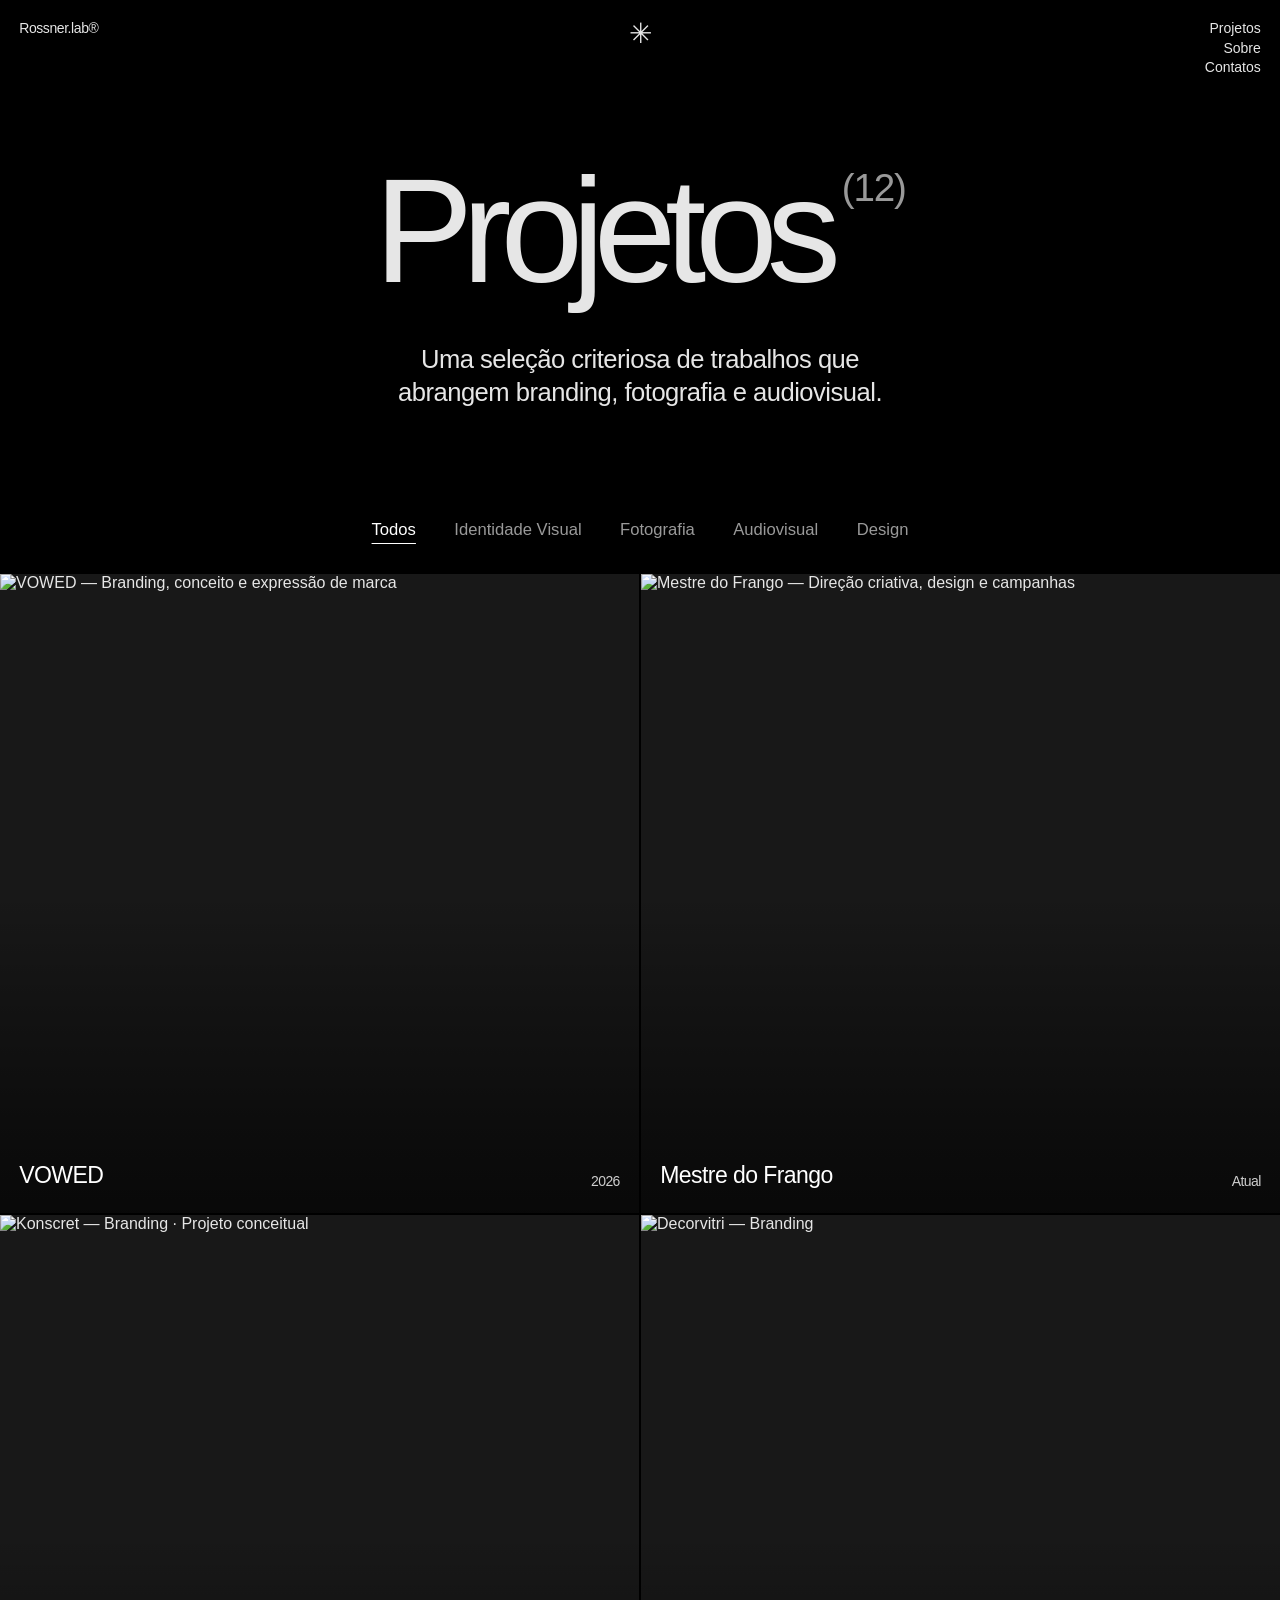
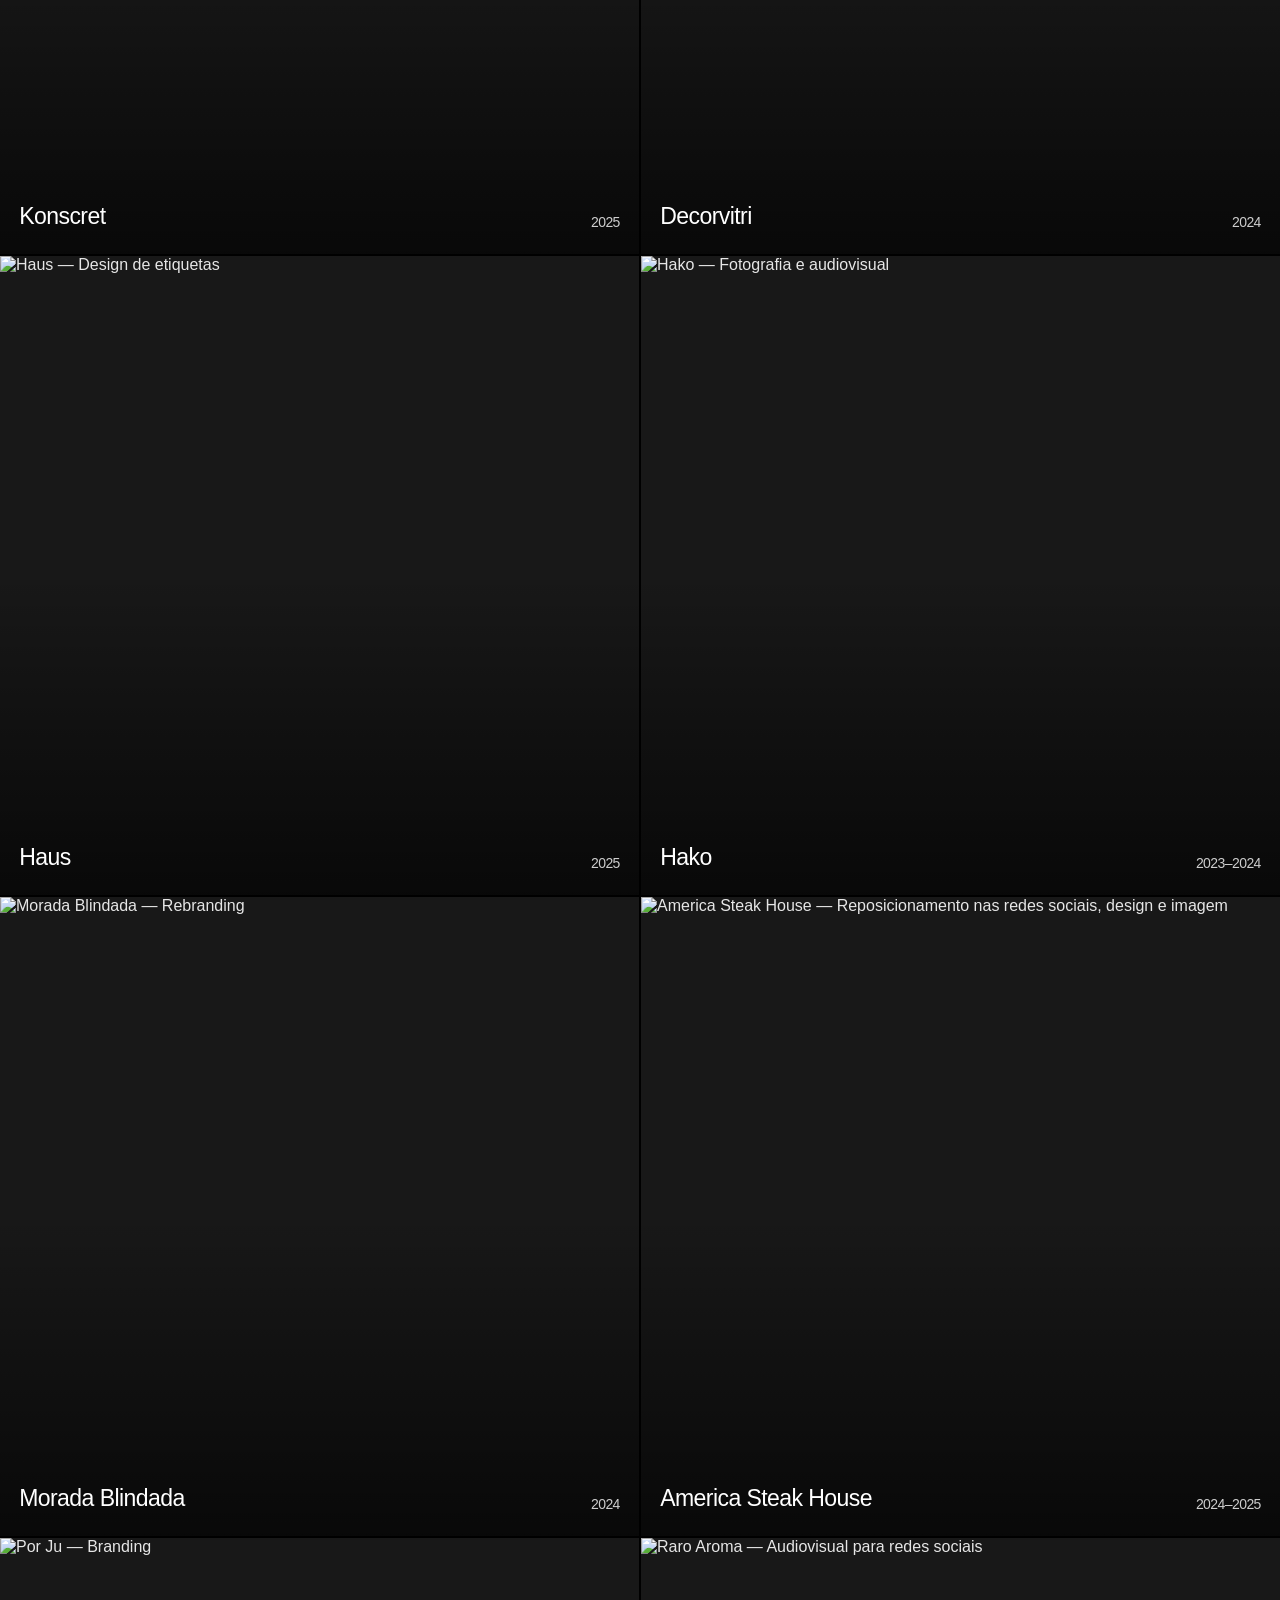
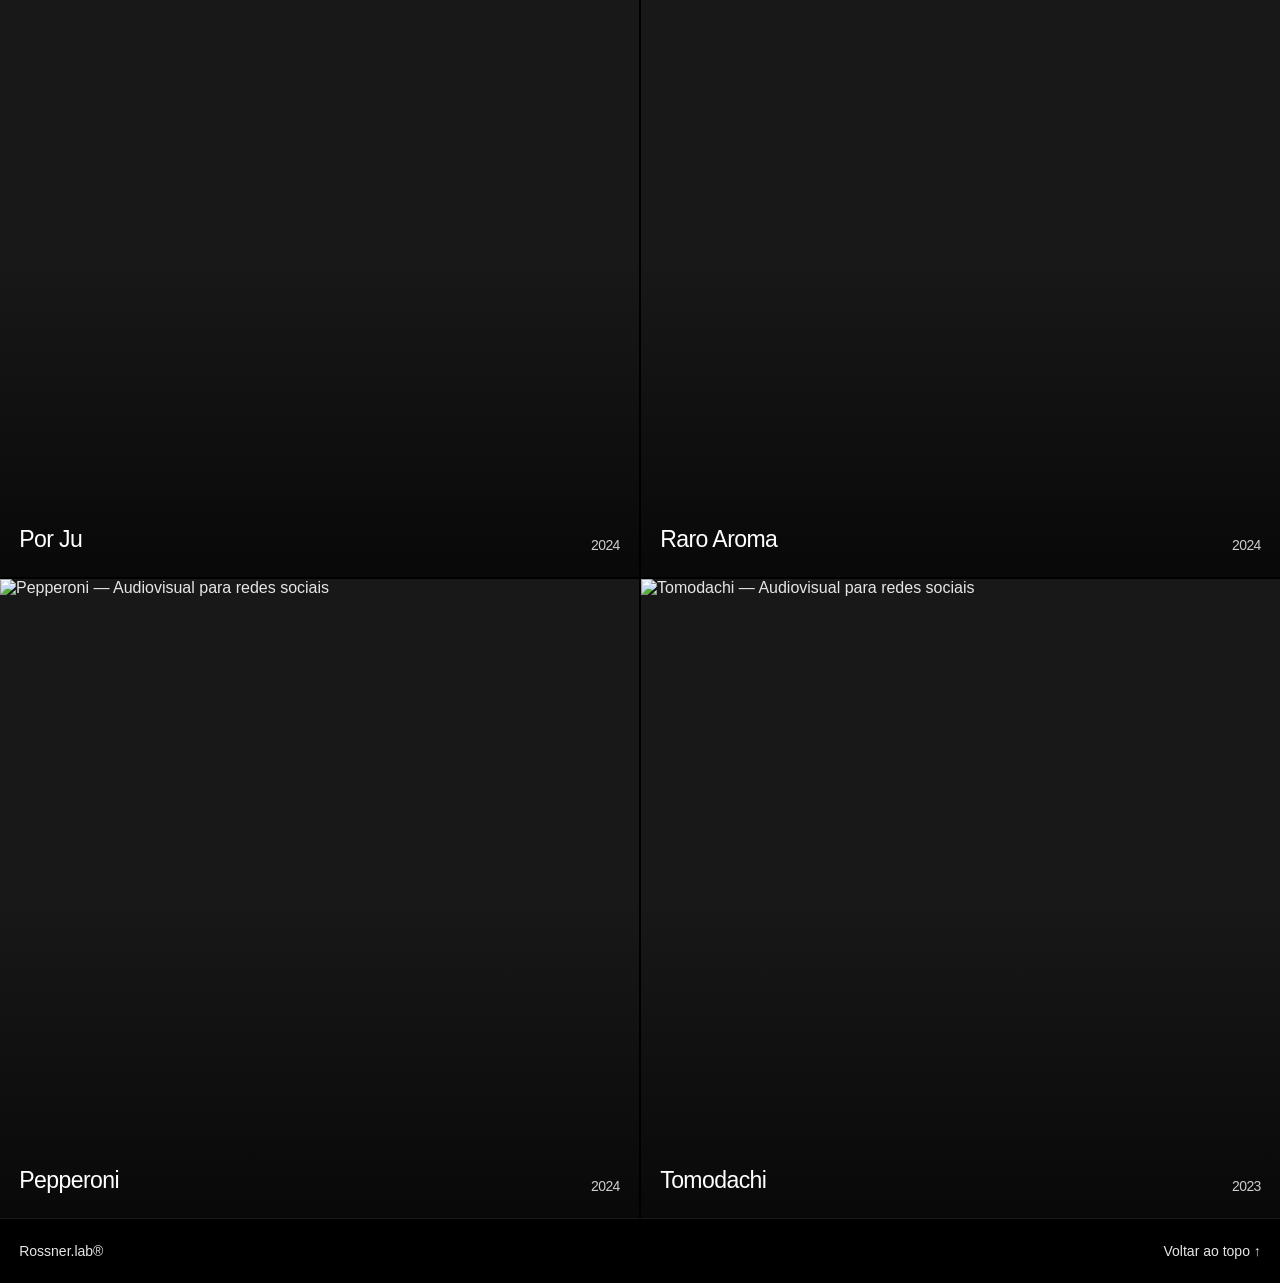
==== projetos.html @ 7d785ae7 "Add files via upload" ====
<!doctype html><html lang="pt-BR"><head><meta charset="utf-8"><meta name="viewport" content="width=device-width,initial-scale=1"><meta name="color-scheme" content="dark"><title>Projetos — Rossner.lab®</title><meta name="description" content="Uma seleção de trabalhos de branding, fotografia, audiovisual e design."><link rel="icon" type="image/svg+xml" href="data:image/svg+xml,%3Csvg xmlns='http://www.w3.org/2000/svg' viewBox='0 0 32 32'%3E%3Crect width='32' height='32'/%3E%3Ctext x='5' y='25' font-family='Arial' font-size='26' fill='%23e6e6e6'%3ER%3C/text%3E%3C/svg%3E"><link rel="stylesheet" href="styles.css"><link rel="stylesheet" href="portfolio.css"><link rel="stylesheet" href="motion.css"><script src="app.js" defer></script><script src="motion.js" defer></script></head><body class="projects-page"><a class="skip-link" href="#conteudo">Pular para o conteúdo</a><header class="header " id="inicio"><a class="brand" href="index.html" aria-label="Rossner.lab — início">Rossner.lab®</a><span class="asterisk" aria-hidden="true">✳</span><nav aria-label="Navegação principal"><a href="projetos.html" aria-current="page">Projetos</a><a href="index.html#sobre">Sobre</a><a href="#contatos" data-contact>Contatos</a></nav></header><main id="conteudo"><section class="projects-intro"><h1>Projetos<sup id="project-count">(12)</sup></h1><p>Uma seleção criteriosa de trabalhos que<br> abrangem branding, fotografia e audiovisual.</p></section><div class="filter-wrap"><div class="project-filters" role="group" aria-label="Filtrar projetos por serviço"><button type="button" data-filter="todos" aria-pressed="true">Todos</button><button type="button" data-filter="identidade-visual" aria-pressed="false">Identidade Visual</button><button type="button" data-filter="fotografia" aria-pressed="false">Fotografia</button><button type="button" data-filter="audiovisual" aria-pressed="false">Audiovisual</button><button type="button" data-filter="design" aria-pressed="false">Design</button></div><span class="sr-only" id="filter-status" role="status" aria-live="polite">12 projetos</span></div><section class="project-grid" aria-label="Projetos selecionados"><a class="project-card" data-categories="identidade-visual design fotografia" href="projetos/vowed.html" aria-label="Ver projeto VOWED"><img src="media/vowed/capa.webp" width="1000" height="1000" alt="VOWED — Branding, conceito e expressão de marca" loading="eager" decoding="async"><div class="card-caption"><span>VOWED</span><span class="card-year">2026</span></div><span class="card-open" aria-hidden="true">↗</span></a><a class="project-card" data-categories="design fotografia" href="projetos/mestre-do-frango.html" aria-label="Ver projeto Mestre do Frango"><img src="media/mestre-do-frango/capa.webp" width="1000" height="1000" alt="Mestre do Frango — Direção criativa, design e campanhas" loading="eager" decoding="async"><div class="card-caption"><span>Mestre do Frango</span><span class="card-year">Atual</span></div><span class="card-open" aria-hidden="true">↗</span></a><a class="project-card" data-categories="identidade-visual" href="projetos/konscret.html" aria-label="Ver projeto Konscret"><img src="media/konscret/capa.webp" width="1000" height="1000" alt="Konscret — Branding · Projeto conceitual" loading="lazy" decoding="async"><div class="card-caption"><span>Konscret</span><span class="card-year">2025</span></div><span class="card-open" aria-hidden="true">↗</span></a><a class="project-card" data-categories="identidade-visual" href="projetos/decorvitri.html" aria-label="Ver projeto Decorvitri"><img src="media/decorvitri/capa.webp" width="1000" height="1000" alt="Decorvitri — Branding" loading="lazy" decoding="async"><div class="card-caption"><span>Decorvitri</span><span class="card-year">2024</span></div><span class="card-open" aria-hidden="true">↗</span></a><a class="project-card" data-categories="design" href="projetos/haus.html" aria-label="Ver projeto Haus"><img src="media/haus/capa.webp" width="1000" height="1000" alt="Haus — Design de etiquetas" loading="lazy" decoding="async"><div class="card-caption"><span>Haus</span><span class="card-year">2025</span></div><span class="card-open" aria-hidden="true">↗</span></a><a class="project-card" data-categories="fotografia audiovisual" href="projetos/hako.html" aria-label="Ver projeto Hako"><img src="media/hako/capa.webp" width="1000" height="1000" alt="Hako — Fotografia e audiovisual" loading="lazy" decoding="async"><div class="card-caption"><span>Hako</span><span class="card-year">2023–2024</span></div><span class="card-open" aria-hidden="true">↗</span></a><a class="project-card" data-categories="identidade-visual" href="projetos/morada-blindada.html" aria-label="Ver projeto Morada Blindada"><img src="media/morada-blindada/capa.webp" width="1000" height="1000" alt="Morada Blindada — Rebranding" loading="lazy" decoding="async"><div class="card-caption"><span>Morada Blindada</span><span class="card-year">2024</span></div><span class="card-open" aria-hidden="true">↗</span></a><a class="project-card" data-categories="fotografia audiovisual design" href="projetos/america-steak-house.html" aria-label="Ver projeto America Steak House"><img src="media/america-steak-house/capa.webp" width="1000" height="1000" alt="America Steak House — Reposicionamento nas redes sociais, design e imagem" loading="lazy" decoding="async"><div class="card-caption"><span>America Steak House</span><span class="card-year">2024–2025</span></div><span class="card-open" aria-hidden="true">↗</span></a><a class="project-card" data-categories="identidade-visual" href="projetos/por-ju.html" aria-label="Ver projeto Por Ju"><img src="media/por-ju/capa.webp" width="1000" height="1000" alt="Por Ju — Branding" loading="lazy" decoding="async"><div class="card-caption"><span>Por Ju</span><span class="card-year">2024</span></div><span class="card-open" aria-hidden="true">↗</span></a><a class="project-card" data-categories="audiovisual" href="projetos/raro-aroma.html" aria-label="Ver projeto Raro Aroma"><img src="media/raro-aroma/capa.webp" width="1000" height="1000" alt="Raro Aroma — Audiovisual para redes sociais" loading="lazy" decoding="async"><div class="card-caption"><span>Raro Aroma</span><span class="card-year">2024</span></div><span class="card-open" aria-hidden="true">↗</span></a><a class="project-card" data-categories="audiovisual" href="projetos/pepperoni.html" aria-label="Ver projeto Pepperoni"><img src="media/pepperoni/capa.webp" width="1000" height="1000" alt="Pepperoni — Audiovisual para redes sociais" loading="lazy" decoding="async"><div class="card-caption"><span>Pepperoni</span><span class="card-year">2024</span></div><span class="card-open" aria-hidden="true">↗</span></a><a class="project-card" data-categories="audiovisual" href="projetos/tomodachi.html" aria-label="Ver projeto Tomodachi"><img src="media/tomodachi/capa.webp" width="1000" height="1000" alt="Tomodachi — Audiovisual para redes sociais" loading="lazy" decoding="async"><div class="card-caption"><span>Tomodachi</span><span class="card-year">2023</span></div><span class="card-open" aria-hidden="true">↗</span></a></section></main><footer><a href="index.html">Rossner.lab®</a><a href="#inicio">Voltar ao topo ↑</a></footer><dialog id="contact-dialog" aria-labelledby="contact-title"><button class="close-dialog" type="button" aria-label="Fechar">×</button><p class="dialog-eyebrow">Rossner.lab®</p><h2 id="contact-title">Contatos</h2><p>Informações de contato em breve.</p><button class="back-button" type="button">Voltar</button></dialog></body></html>
---- styles.css ----
:root{color-scheme:dark;--bg:#000;--ink:#e6e6e6;--muted:#999;--line:#191919;--gutter:clamp(16px,1.5vw,32px)}
*{box-sizing:border-box}
html{scroll-behavior:smooth;scroll-padding-top:32px}
body{margin:0;background:var(--bg);color:var(--ink);font-family:Arial,Helvetica,sans-serif;font-size:16px;-webkit-font-smoothing:antialiased}
a{color:inherit;text-decoration:none}
button{font:inherit;color:inherit;cursor:pointer}
a,button,summary{-webkit-tap-highlight-color:transparent}
a:focus-visible,button:focus-visible,summary:focus-visible{outline:2px solid currentColor;outline-offset:6px}
::selection{background:#e6e6e6;color:#000}
.skip-link{position:fixed;top:12px;left:12px;z-index:20;padding:12px;background:var(--ink);color:#000;transform:translateY(-160%)}
.skip-link:focus{transform:translateY(0)}
.header{position:relative;display:flex;justify-content:space-between;align-items:flex-start;padding:20px var(--gutter);font-size:14px;line-height:1.25}
.brand{letter-spacing:-.03em}
.asterisk{position:absolute;left:50%;transform:translateX(-50%);font-size:28px;line-height:1}
.header nav{display:flex;flex-direction:column;text-align:right;gap:2px}
.header nav a:hover,footer a:hover{color:var(--muted)}
.hero{min-height:calc(100svh - 98px);max-height:1000px;display:flex;flex-direction:column;padding:0 var(--gutter) 24px}
.hero h1{font-size:18.5vw;line-height:1.04;letter-spacing:-.085em;font-weight:400;margin:12px 0 22px;white-space:nowrap;align-self:center}
.registered{display:inline-block;font-size:.67em;letter-spacing:-.1em;vertical-align:top;line-height:1.23;margin-left:.035em}
.hero-description{font-size:clamp(18px,2.35vw,34px);line-height:1.25;letter-spacing:-.025em;text-align:center;margin:0 auto;max-width:760px}
.text-link{font-size:clamp(16px,1.4vw,22px);display:inline-block;transition:opacity .2s}
.text-link:hover{opacity:.65}
.hero-link{margin-top:auto;align-self:flex-end;padding-top:64px}
.about{display:grid;grid-template-columns:1fr 1fr;gap:0;padding:clamp(110px,15vw,220px) var(--gutter) clamp(100px,13vw,190px)}
.about-intro{max-width:360px;padding-right:36px;color:var(--muted);font-size:clamp(14px,1.2vw,18px);line-height:1.4;margin:0}
.philosophy{margin:0;max-width:690px;font-size:clamp(20px,2.4vw,36px);line-height:1.25;letter-spacing:-.02em}
h2{font-weight:400;letter-spacing:-.05em}
.services h2{margin:0 0 58px 50%;font-size:clamp(40px,6.2vw,88px);line-height:1}
.services-list{list-style:none;margin:0;padding:0}
.services-list li{border-top:1px solid #111}
.services-list li:last-child{border-bottom:1px solid #111}
.services-list a{display:grid;grid-template-columns:1fr 1fr 30px;align-items:center;padding:clamp(28px,4vw,58px) var(--gutter);transition:background .2s}
.services-list a:hover{background:#111}
.service-number{font-size:14px;color:var(--muted)}
.services-list a>span:nth-child(2){font-size:clamp(26px,3.6vw,50px);line-height:1.15;letter-spacing:-.035em}
.arrow{text-align:right;color:var(--muted);transition:transform .2s}
.services-list a:hover .arrow{transform:translateX(4px);color:var(--ink)}
.all-projects{text-align:right;padding:38px var(--gutter) 90px}
.experience{display:grid;grid-template-columns:repeat(2,minmax(0,1fr));margin:0 var(--gutter)}
.stat{aspect-ratio:1.07;position:relative;display:flex;align-items:flex-end;justify-content:flex-end;padding:clamp(26px,5vw,76px);background:#080808}
.stat-highlight{background:#191919}
.stat-light{background:#e6e6e6;color:#000}
.stat-link{position:absolute;top:20px;left:20px;font-size:14px}
.stat-link:hover{text-decoration:underline;text-underline-offset:4px}
.stat-content{text-align:right}
.stat-number{font-size:clamp(70px,10.4vw,156px);font-weight:400;line-height:1;letter-spacing:-.065em;margin:0 0 24px}
.stat-description{font-size:clamp(14px,1.5vw,22px);line-height:1.3;letter-spacing:-.01em;margin:0}
.faq{display:grid;grid-template-columns:1fr 2fr;gap:20px;padding:clamp(100px,14vw,220px) var(--gutter) clamp(100px,10vw,160px)}
.faq h2{font-size:clamp(60px,6.5vw,100px);line-height:.9;margin:0}
.faq details{padding-bottom:clamp(32px,4.2vw,64px)}
.faq summary{position:relative;padding-right:54px;list-style:none;cursor:pointer;font-size:clamp(20px,2.15vw,32px);line-height:1.25;letter-spacing:-.015em}
.faq summary::-webkit-details-marker{display:none}
.faq details[open] summary{color:var(--muted)}
.faq p{max-width:680px;width:75%;font-size:clamp(18px,1.83vw,28px);line-height:1.3;margin:16px 0 0}
.toggle{position:absolute;right:10px;top:.3em;width:18px;height:18px}
.toggle:before,.toggle:after{content:"";position:absolute;background:currentColor}
.toggle:before{left:0;right:0;top:8px;height:1px}
.toggle:after{top:0;bottom:0;left:8px;width:1px;transition:transform .2s}
details[open] .toggle:after{transform:rotate(90deg)}
footer{border-top:1px solid var(--line);padding:24px var(--gutter);display:flex;justify-content:space-between;gap:20px;font-size:14px}
dialog{background:#111;color:var(--ink);border:1px solid #333;width:min(760px,calc(100% - 32px));padding:clamp(28px,5vw,64px);max-height:85svh}
dialog::backdrop{background:rgb(0 0 0 / .85);backdrop-filter:blur(8px)}
dialog h2{font-size:clamp(34px,5vw,64px);margin:40px 0 20px;line-height:1.05}
dialog p{font-size:18px;line-height:1.4;color:#aaa}
dialog .dialog-eyebrow{font-size:14px;padding-right:32px}
.close-dialog{position:absolute;top:14px;right:18px;background:none;border:0;font-size:32px;width:44px;height:44px}
.back-button{padding:14px 0;background:none;border:0;border-bottom:1px solid #888;margin-top:32px;font-size:16px}
body:has(dialog[open]){overflow:hidden}
@media(min-width:1600px){main,.header,footer{max-width:1920px;margin-left:auto;margin-right:auto}.hero h1{font-size:min(18.5vw,355px)}}
@media(max-width:700px){
 .header{padding-top:18px}.hero{min-height:72svh;max-height:none;padding-top:28px}.hero h1{font-size:18vw;margin-bottom:24px}.hero-description{max-width:360px;font-size:18px}.hero-link{padding-top:80px}
 .about{grid-template-columns:1fr;gap:48px;padding-top:100px;padding-bottom:90px}.about-intro{max-width:310px;padding:0}.philosophy{max-width:490px;font-size:25px}
 .services h2{margin-left:var(--gutter);margin-bottom:34px}.services-list a{grid-template-columns:50px 1fr 20px;padding-block:28px}.services-list a>span:nth-child(2){font-size:28px}.all-projects{padding-top:28px;padding-bottom:70px}
 .stat{min-height:260px;aspect-ratio:auto;padding:52px 20px 26px}.stat-number{font-size:64px;margin-bottom:18px}.stat-description{font-size:14px}.stat-link{top:14px;left:14px}.desktop-break{display:none}
 .faq{grid-template-columns:1fr;padding-top:100px;gap:50px}.faq h2{font-size:64px}.faq summary{font-size:21px;padding-right:34px}.faq p{font-size:18px;width:100%;padding-right:22px}.faq details{padding-bottom:34px}.toggle{right:2px}
}
@media(max-width:380px){.experience{grid-template-columns:1fr}.stat{min-height:300px}.stat-number{font-size:84px}.stat-description{font-size:16px}.hero-description{font-size:17px}}
@media(prefers-reduced-motion:reduce){html{scroll-behavior:auto}*,*:before,*:after{transition:none!important}}
---- portfolio.css ----
/* Galeria e estudos de caso — Rossner.lab */
.sr-only{position:absolute;width:1px;height:1px;padding:0;margin:-1px;overflow:hidden;clip:rect(0,0,0,0);white-space:nowrap;border:0}
[hidden]{display:none!important}
.projects-intro{text-align:center;padding:60px var(--gutter) 76px}
.projects-intro h1{font-weight:400;font-size:clamp(64px,11.6vw,172px);line-height:1;letter-spacing:-.075em;margin:0 0 38px;display:inline-flex;align-items:flex-start}
.projects-intro sup{font-size:.26em;color:#999;letter-spacing:-.03em;font-weight:400;margin:8px 0 0 12px;line-height:1.2}
.projects-intro p{font-size:clamp(18px,2vw,28px);line-height:1.3;margin:0 auto;max-width:650px;letter-spacing:-.02em}
.filter-wrap{position:sticky;top:0;z-index:5;background:rgba(0,0,0,.95);backdrop-filter:blur(12px)}
.project-filters{display:flex;justify-content:center;gap:clamp(18px,3vw,50px);padding:24px var(--gutter);flex-wrap:wrap}
.project-filters button{border:0;background:transparent;color:#999;font-size:clamp(14px,1.3vw,18px);padding:10px 0;transition:color .2s;white-space:nowrap}
.project-filters button:hover,.project-filters button[aria-pressed=true]{color:#fff}
.project-filters button[aria-pressed=true]{text-decoration:underline;text-underline-offset:8px;text-decoration-thickness:1px}
.project-grid{display:grid;grid-template-columns:repeat(2,minmax(0,1fr));gap:2px;background:#000}
.project-card{position:relative;display:block;aspect-ratio:1;overflow:hidden;background:#181818;isolation:isolate}
.project-card img{display:block;width:100%;height:100%;object-fit:cover;transition:transform .7s cubic-bezier(.2,.6,.3,1)}
.project-card:after{content:"";position:absolute;inset:50% 0 0;background:linear-gradient(transparent,rgba(0,0,0,.65));pointer-events:none}
.card-caption{position:absolute;z-index:1;bottom:24px;left:var(--gutter);right:var(--gutter);display:flex;align-items:flex-end;gap:20px;justify-content:space-between;font-size:clamp(16px,1.8vw,26px);color:white;letter-spacing:-.025em}
.card-year{font-size:14px;white-space:nowrap;opacity:.8}
.card-open{position:absolute;z-index:1;right:24px;top:24px;font-size:26px;color:#fff;text-shadow:0 1px 12px #000;opacity:0;transform:translate(-6px,6px);transition:opacity .2s,transform .2s}
.project-card:hover img,.project-card:focus-visible img{transform:scale(1.035)}
.project-card:hover .card-open,.project-card:focus-visible .card-open{opacity:1;transform:none}
.project-card:focus-visible{outline-offset:-6px;outline-color:white;z-index:2}
.header-overlay{position:absolute;z-index:3;top:0;left:0;right:0;color:#fff;text-shadow:0 1px 15px #000}
.header-overlay nav a:hover{color:white;text-decoration:underline;text-underline-offset:4px}
.case-hero{position:relative;height:100svh;min-height:540px;max-height:1400px;display:grid;place-items:center;isolation:isolate;overflow:hidden;background:#151515}
.case-cover{position:absolute;inset:0;z-index:-2;width:100%;height:100%;object-fit:cover}
.case-hero:before{content:"";position:absolute;inset:0;z-index:-1;background:linear-gradient(rgba(0,0,0,.28),rgba(0,0,0,.15) 35%,rgba(0,0,0,.36) 80%,rgba(0,0,0,.42))}
.case-hero-title{text-align:center;padding:100px 5vw;color:#fff;text-shadow:0 2px 45px rgba(0,0,0,.18)}
.case-hero h1{font-size:clamp(64px,11vw,180px);font-weight:400;letter-spacing:-.065em;line-height:.98;max-width:1400px;margin:0;text-wrap:balance}
.case-hero-title p{font-size:clamp(22px,2.7vw,42px);margin:42px 0 0;letter-spacing:-.03em}
.case-scroll{position:absolute;bottom:32px;left:50%;font-size:28px;transform:translateX(-50%);padding:12px}
.projects-back{position:fixed;bottom:24px;left:var(--gutter);z-index:9;display:inline-block;padding:14px 20px;border-radius:50px;background:rgba(0,0,0,.7);color:#fff;backdrop-filter:blur(16px);font-size:clamp(16px,1.6vw,24px);border:1px solid rgba(255,255,255,.15)}
.projects-back:hover{background:#e6e6e6;color:black}
.case-info{padding:clamp(70px,10vw,150px) var(--gutter) 0}
.case-statement{font-size:clamp(30px,4vw,64px);line-height:1.1;letter-spacing:-.04em;max-width:1200px;margin:0 0 clamp(60px,7vw,110px);text-wrap:pretty}
.case-facts{display:grid;grid-template-columns:repeat(3,minmax(0,1fr));gap:50px 44px;padding:60px 0;border-top:1px solid #222;border-bottom:1px solid #222;margin:0}
.case-facts dt{font-size:clamp(16px,1.5vw,22px);color:#999;margin-bottom:18px}
.case-facts dd{font-size:clamp(20px,2.2vw,34px);letter-spacing:-.03em;line-height:1.25;margin:0;max-width:460px}
.case-story{display:grid;grid-template-columns:1fr 1fr;gap:8vw;padding:clamp(70px,9vw,150px) var(--gutter)}
.case-story h2{font-size:clamp(28px,3.2vw,50px);line-height:1.12;margin:0 0 28px;letter-spacing:-.04em}
.case-story p{font-size:clamp(18px,1.7vw,26px);line-height:1.45;max-width:730px;color:#a9a9a9;margin:0}
.gallery-heading{display:flex;justify-content:space-between;align-items:baseline;padding:0 var(--gutter) 28px}
.gallery-heading h2{font-size:clamp(30px,3.2vw,48px);margin:0}
.gallery-heading span{color:#999;font-size:14px}
.case-films{padding-bottom:80px}
.film-grid{display:flex;justify-content:center;align-items:flex-start;gap:12px;padding:0 var(--gutter);flex-wrap:wrap}
.film{margin:0;min-width:0}
.film-landscape{flex:1 1 100%}
.film-portrait{flex:0 1 440px;width:calc(50% - 6px)}
.film video{display:block;background:#111;width:100%;height:auto;max-height:85svh;object-fit:contain}
.film figcaption{display:flex;gap:16px;justify-content:space-between;font-size:14px;line-height:1.3;color:#aaa;padding:16px 0}
.film figcaption a{font-size:20px;color:#eee;padding:0 10px}
.case-gallery{display:grid;grid-template-columns:repeat(2,minmax(0,1fr));gap:8px}
.gallery-item{margin:0;min-width:0;background:#111;display:flex;align-items:center}
.gallery-wide{grid-column:1/-1}
.gallery-image{display:block;position:relative;width:100%;padding:0;border:0;background:none;cursor:zoom-in;line-height:0}
.gallery-image img{width:100%;height:auto;display:block}
.gallery-image:focus-visible{outline-offset:-6px;outline-color:#fff;z-index:2}
.enlarge-icon{position:absolute;right:16px;bottom:16px;display:grid;place-items:center;width:36px;height:36px;border-radius:50%;background:rgba(0,0,0,.55);color:#fff;font-size:20px;line-height:1;opacity:0;transition:opacity .2s}
.gallery-image:hover .enlarge-icon,.gallery-image:focus-visible .enlarge-icon{opacity:1}
.gallery-photos{grid-template-columns:repeat(3,minmax(0,1fr));align-items:start}
.case-source{padding:40px var(--gutter);font-size:16px;text-align:right;color:#aaa}
.case-source a:hover{color:white}
.case-next{display:flex;justify-content:space-between;align-items:flex-end;gap:30px;padding:100px var(--gutter) 120px}
.case-next>a:first-child{font-size:16px;color:#aaa}
.next-title{font-size:clamp(30px,5vw,72px);letter-spacing:-.055em;line-height:1.1;text-align:right}
.next-title span{display:block;color:#999;font-size:14px;letter-spacing:0;margin-bottom:20px}
.case-page footer{padding-bottom:100px}
.lightbox{position:fixed;inset:0;margin:auto;width:100%;height:100%;max-width:none;max-height:none;background:rgba(0,0,0,.97);border:0;padding:64px 64px 40px;overflow:hidden}
.lightbox[open]{display:grid;grid-template-columns:1fr;place-items:center}
.lightbox::backdrop{background:#000}
.lightbox figure{margin:0;max-width:100%;max-height:100%;text-align:center;display:flex;flex-direction:column;align-items:center}
.lightbox figure img{display:block;max-width:100%;max-height:calc(100svh - 170px);object-fit:contain;width:auto;height:auto}
.lightbox figcaption{font-size:14px;color:#ccc;margin-top:20px;line-height:1.4}
.lightbox-prev,.lightbox-next{position:absolute;top:50%;transform:translateY(-50%);width:48px;height:60px;background:transparent;border:0;font-size:28px}
.lightbox-prev{left:8px}.lightbox-next{right:8px}
.lightbox-count{position:absolute;left:24px;top:28px;font-size:14px;color:#aaa}
.lightbox .close-dialog{top:14px;right:16px}
@media(max-width:700px){
 .projects-intro{padding:50px 16px 50px}.projects-intro h1{font-size:clamp(64px,14vw,100px);margin-bottom:26px}.projects-intro sup{margin-top:2px;margin-left:6px}.projects-intro p{font-size:18px;max-width:360px}.projects-intro br{display:none}
 .project-filters{gap:8px 20px;padding:14px 12px}.project-filters button{font-size:14px;padding:10px 0}.card-caption{left:14px;right:14px;bottom:14px;font-size:17px}.card-year{display:none}.card-open{display:none}
 .case-hero{min-height:500px;height:85svh}.case-hero h1{font-size:clamp(58px,12vw,84px)}.case-hero-title p{font-size:24px;margin-top:28px}.case-hero-title{padding-inline:24px}.case-scroll{bottom:20px}
 .case-facts{grid-template-columns:repeat(2,minmax(0,1fr));gap:30px 24px;padding:34px 0}.case-facts dt{margin-bottom:10px;font-size:14px}.case-facts dd{font-size:20px}
 .case-story{grid-template-columns:1fr;gap:46px;padding-block:66px}.case-story h2{font-size:30px;margin-bottom:18px}.case-story p{font-size:18px}
 .case-gallery{gap:4px}.gallery-photos{grid-template-columns:repeat(2,minmax(0,1fr))}.gallery-wide{grid-column:1/-1}.case-next{padding-block:70px 90px;flex-direction:column;align-items:flex-end}.next-title{font-size:38px}.case-films{padding-bottom:50px}.film-grid{gap:8px}.film figcaption{font-size:13px}.film-portrait{width:100%;flex-basis:440px}.projects-back{bottom:16px;padding:12px 16px;font-size:16px}
 .lightbox{padding:70px 16px 100px}.lightbox figure img{max-height:calc(100svh - 220px)}.lightbox-prev,.lightbox-next{top:auto;bottom:22px;transform:none}.lightbox-prev{left:calc(50% - 70px)}.lightbox-next{right:calc(50% - 70px)}
}
@media(max-width:420px){.project-grid{grid-template-columns:1fr}.project-card{aspect-ratio:1.05}.card-caption{font-size:21px}.card-year{display:inline}.case-gallery{grid-template-columns:1fr}.gallery-wide{grid-column:auto}}
---- motion.css ----
/* Movimento discreto, com rolagem nativa e preferência de acessibilidade. */
.hero{min-height:0;max-height:none;padding-bottom:18px}
.hero-link{margin-top:clamp(46px,6vw,100px);padding-top:0}
.project-preview{--visible:3;position:relative;padding-top:8px}
.preview-toolbar{display:flex;justify-content:space-between;align-items:center;padding:0 var(--gutter) 12px;gap:20px;color:#aaa;font-size:12px;font-variant-numeric:tabular-nums}
.preview-controls{display:flex;gap:4px}
.preview-controls button{background:transparent;border:0;padding:8px;min-width:44px;min-height:44px;font-size:20px;line-height:1;transition:color .2s}
.preview-controls button:hover{color:#fff}
.preview-viewport{overflow-x:auto;scrollbar-width:thin;touch-action:pan-y}
.preview-track{display:flex;align-items:stretch}
.preview-track>.project-card{flex:0 0 calc(100% / var(--visible));aspect-ratio:4/5;border-right:2px solid #000}
.preview-track .card-caption{font-size:clamp(17px,1.4vw,23px);bottom:20px}
.preview-track .card-year{display:none}
.preview-ready .preview-viewport{overflow:hidden}
.preview-ready .preview-track{transition:transform .85s cubic-bezier(.22,.68,.22,1);will-change:transform}
.preview-track.no-transition{transition:none}
.about{padding-top:clamp(85px,11vw,170px)}
.motion-ready .reveal{opacity:0;transform:translate3d(0,24px,0);transition:opacity .85s ease,transform .85s cubic-bezier(.2,.65,.25,1)}
.motion-ready .reveal.is-visible{opacity:1;transform:none}
.motion-ready .hero h1,.motion-ready .projects-intro h1,.motion-ready .case-hero-title{animation:arrival 1s cubic-bezier(.2,.65,.25,1) both}
.motion-ready .hero-description,.motion-ready .projects-intro p{animation:arrival 1s .12s cubic-bezier(.2,.65,.25,1) both}
.motion-ready .case-cover{transform:translate3d(0,var(--cover-offset,0px),0) scale(1.045)}
.stat-number{font-variant-numeric:tabular-nums}
.faq details[open] p{animation:arrival .4s ease both}
.next-title,.projects-back{transition:color .25s,background .25s,opacity .25s}
.next-title:hover{opacity:.65}
@keyframes arrival{from{opacity:0;transform:translate3d(0,20px,0)}to{opacity:1;transform:translate3d(0,0,0)}}
@media(max-width:900px){.project-preview{--visible:2}}
@media(max-width:600px){
 .hero{min-height:0;padding-top:20px}.hero-link{margin-top:60px;padding-top:0}
 .project-preview{--visible:1}.preview-track>.project-card{aspect-ratio:1}
 .preview-track .card-caption{font-size:22px}.preview-toolbar{padding-bottom:6px}
 .about{padding-top:80px}.header nav a{padding-block:3px}
}
@media(prefers-reduced-motion:reduce){
 html{scroll-behavior:auto}
 *,*:before,*:after{animation:none!important;transition:none!important}
 .motion-ready .reveal{opacity:1;transform:none}
 .motion-ready .case-cover{transform:none}
}
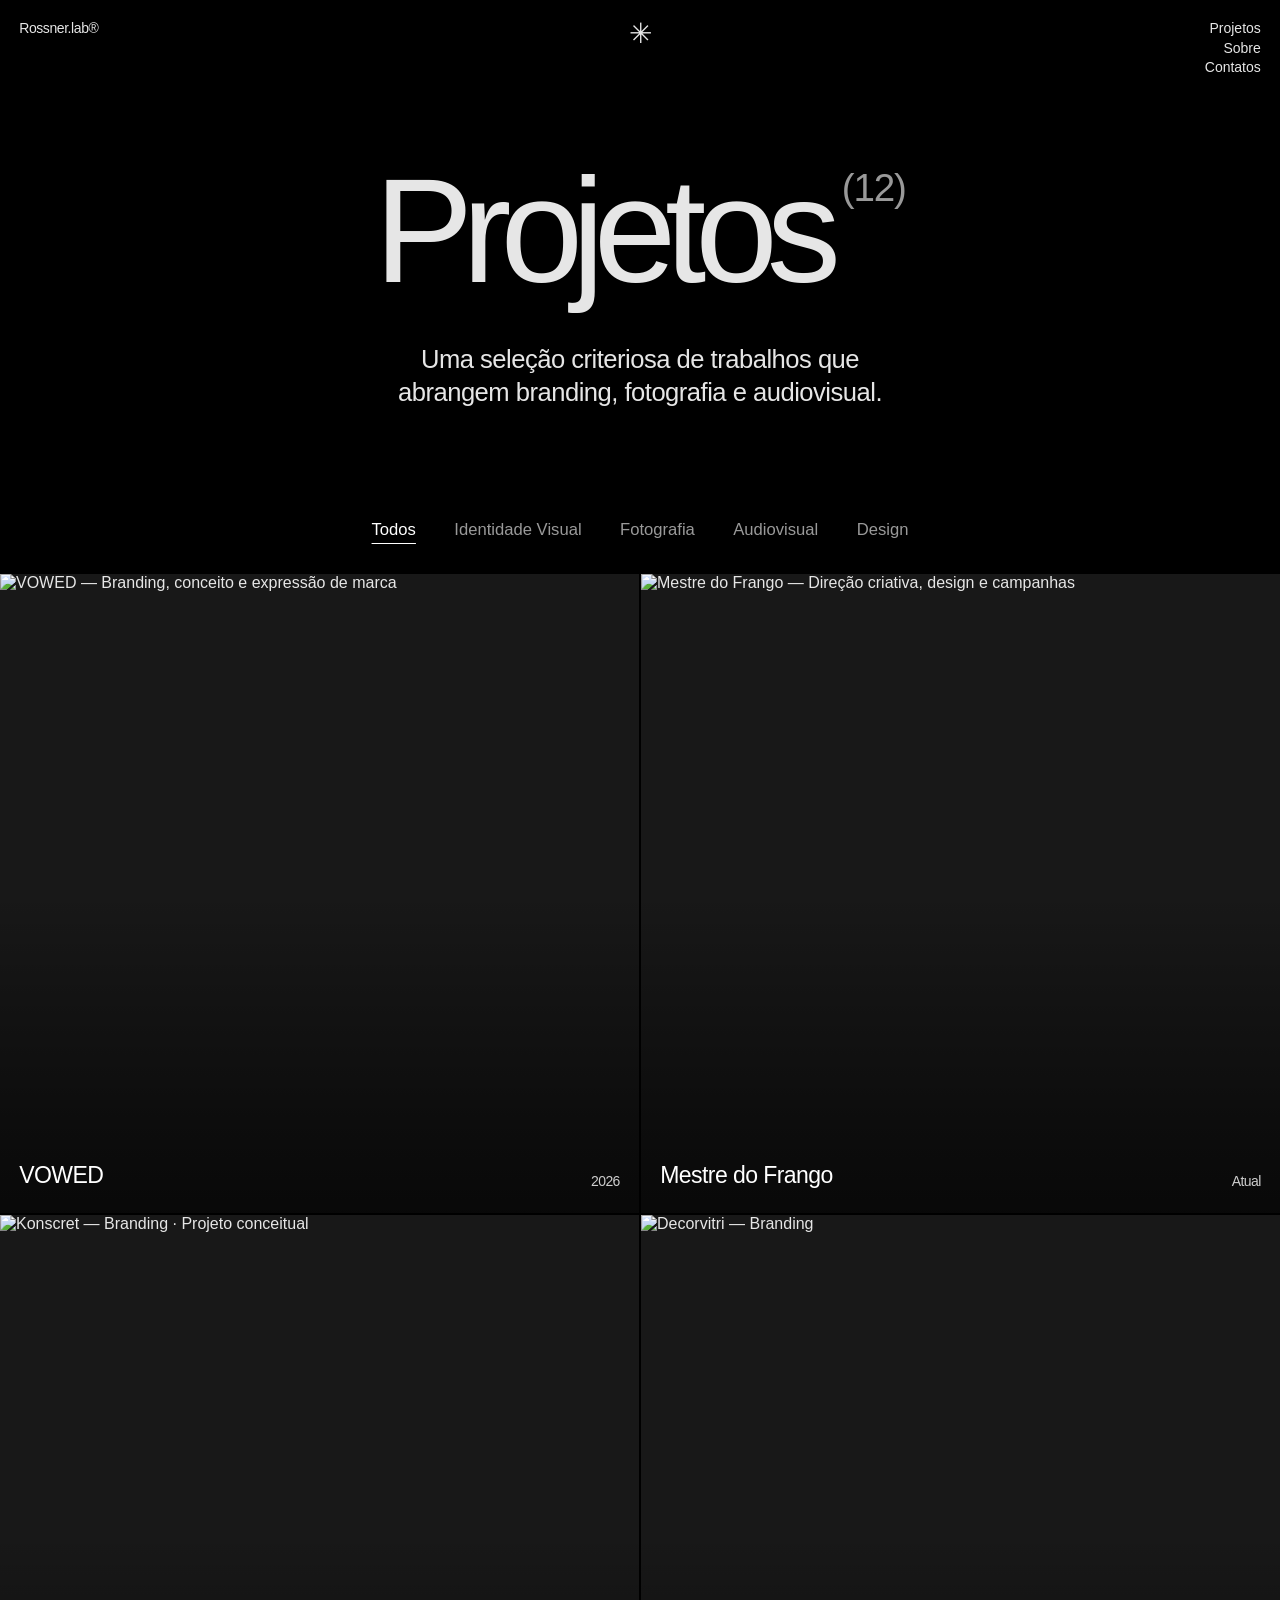
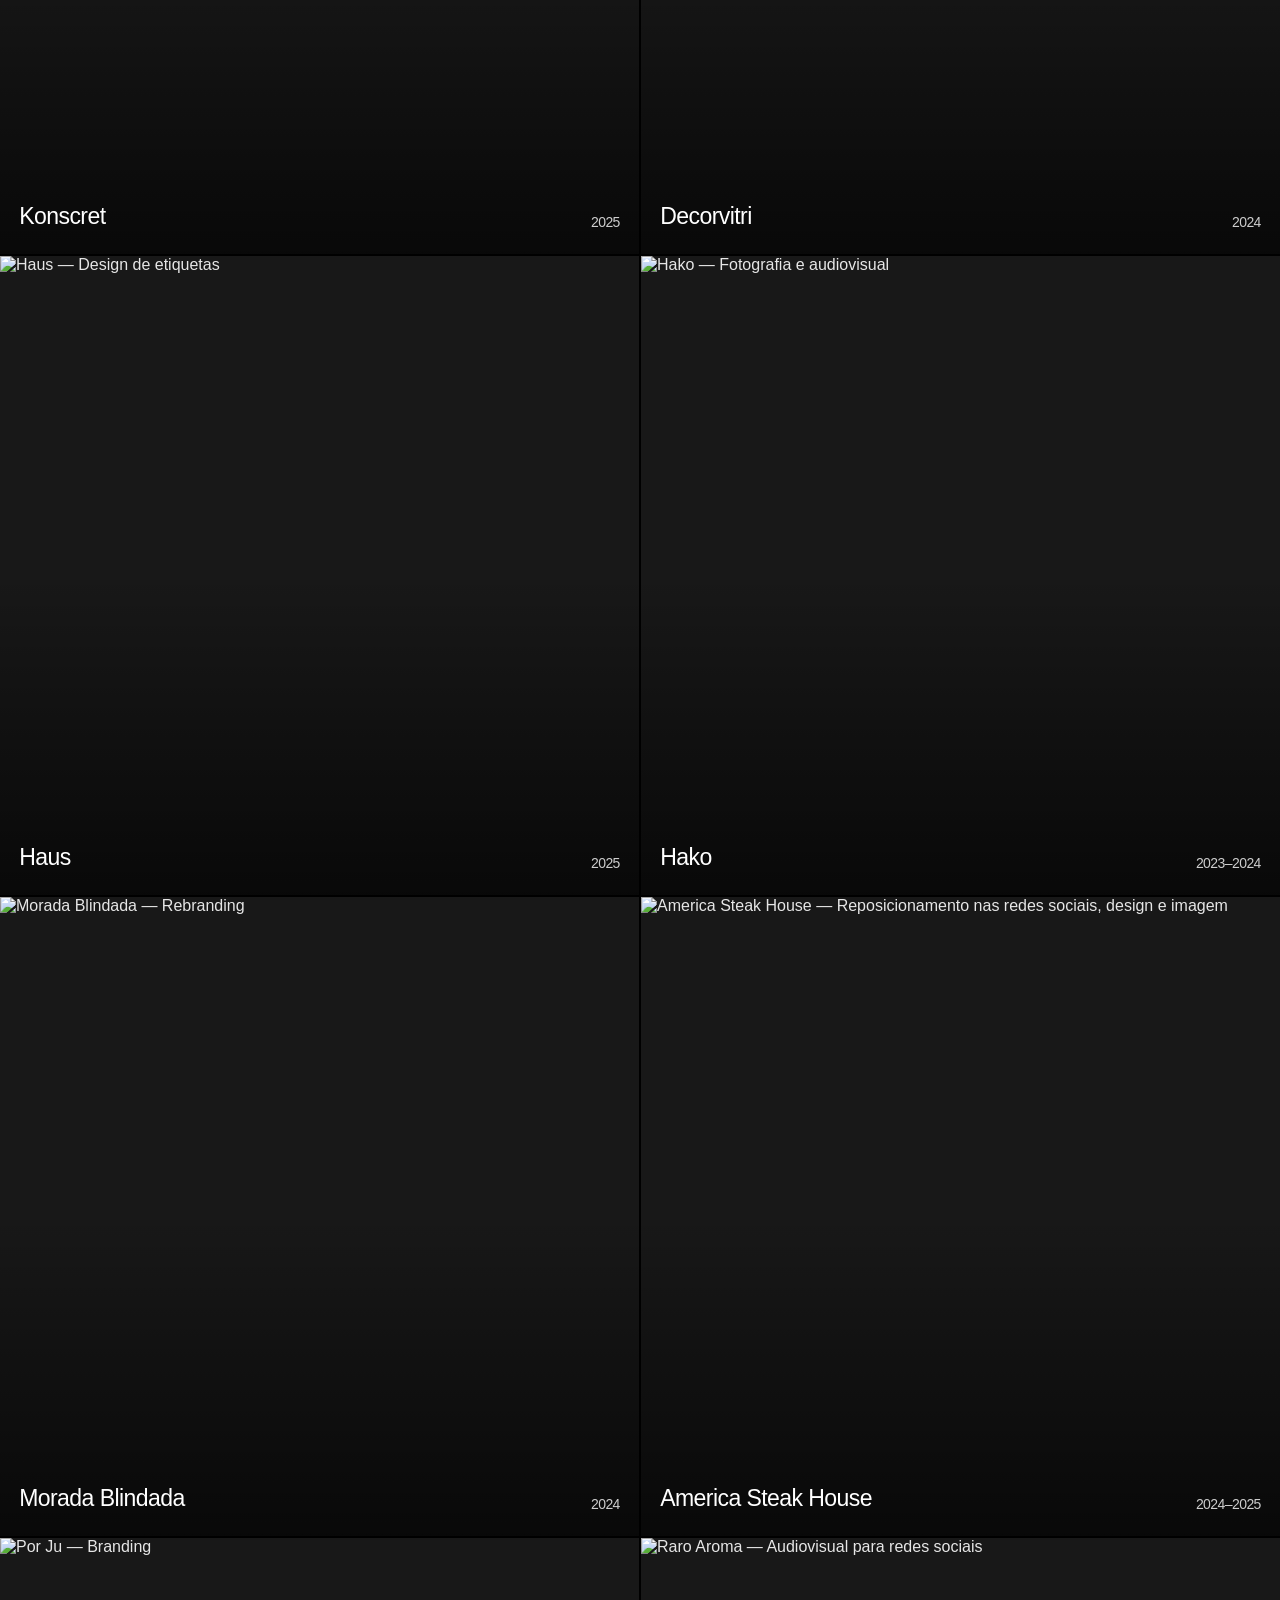
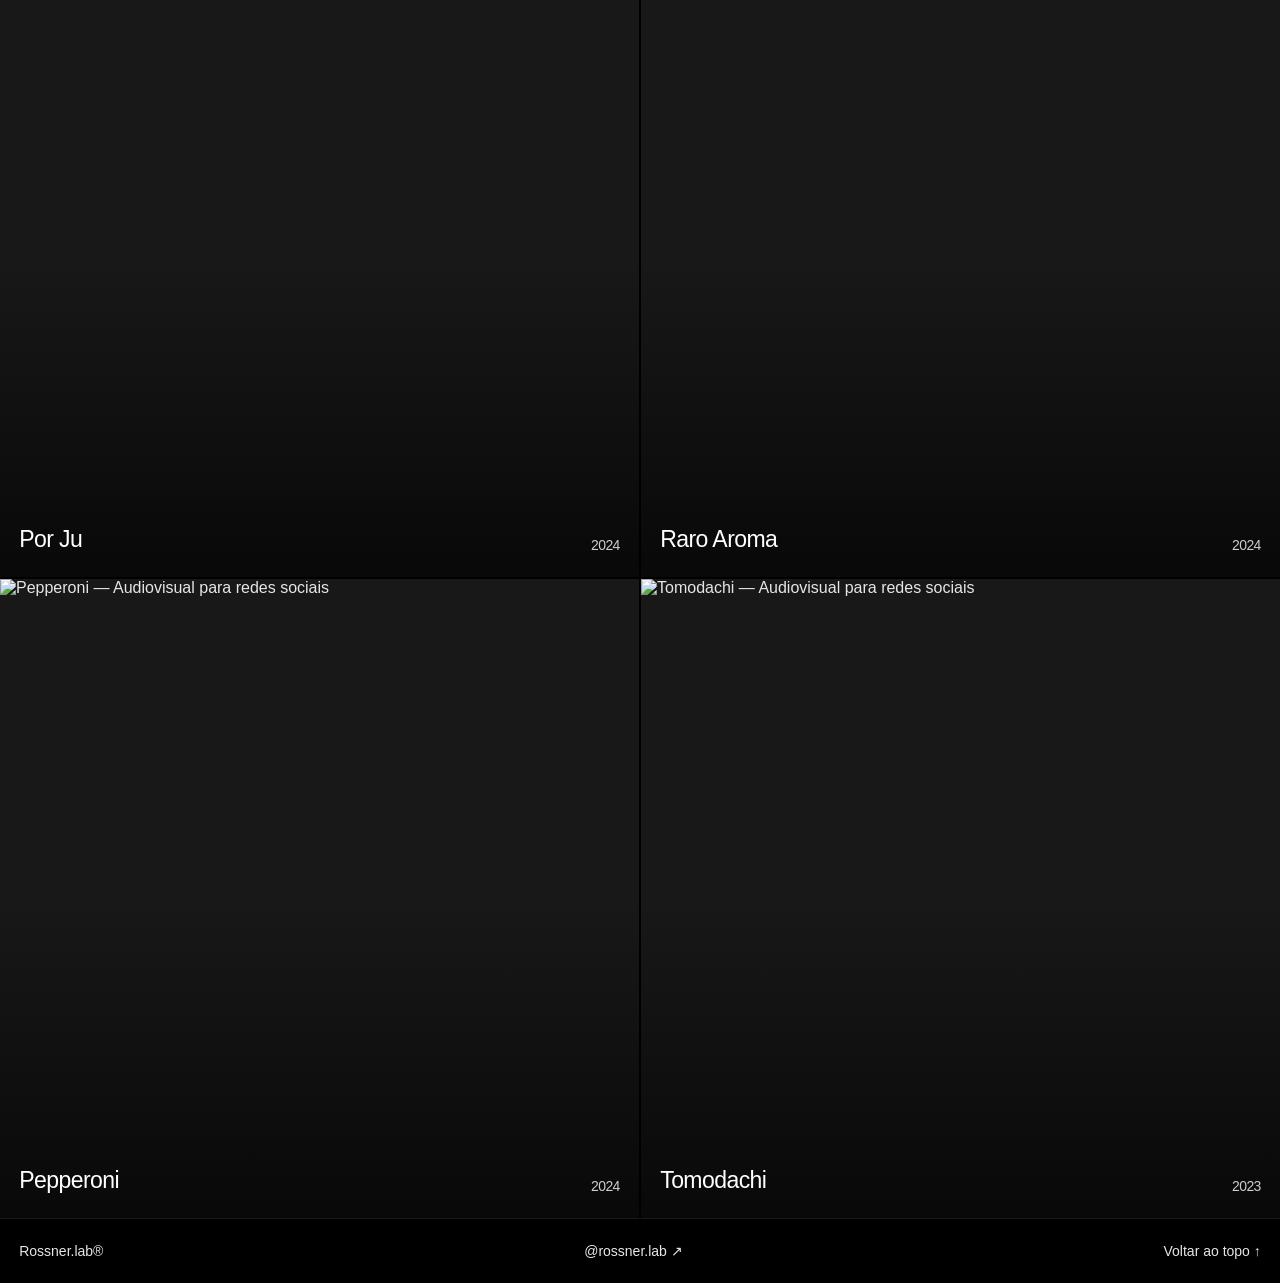
==== commit b965ac83: "Add files via upload" ====
--- a/projetos.html
+++ b/projetos.html
@@ -1 +1,4 @@
-<!doctype html><html lang="pt-BR"><head><meta charset="utf-8"><meta name="viewport" content="width=device-width,initial-scale=1"><meta name="color-scheme" content="dark"><title>Projetos — Rossner.lab®</title><meta name="description" content="Uma seleção de trabalhos de branding, fotografia, audiovisual e design."><link rel="icon" type="image/svg+xml" href="data:image/svg+xml,%3Csvg xmlns='http://www.w3.org/2000/svg' viewBox='0 0 32 32'%3E%3Crect width='32' height='32'/%3E%3Ctext x='5' y='25' font-family='Arial' font-size='26' fill='%23e6e6e6'%3ER%3C/text%3E%3C/svg%3E"><link rel="stylesheet" href="styles.css"><link rel="stylesheet" href="portfolio.css"><link rel="stylesheet" href="motion.css"><script src="app.js" defer></script><script src="motion.js" defer></script></head><body class="projects-page"><a class="skip-link" href="#conteudo">Pular para o conteúdo</a><header class="header " id="inicio"><a class="brand" href="index.html" aria-label="Rossner.lab — início">Rossner.lab®</a><span class="asterisk" aria-hidden="true">✳</span><nav aria-label="Navegação principal"><a href="projetos.html" aria-current="page">Projetos</a><a href="index.html#sobre">Sobre</a><a href="#contatos" data-contact>Contatos</a></nav></header><main id="conteudo"><section class="projects-intro"><h1>Projetos<sup id="project-count">(12)</sup></h1><p>Uma seleção criteriosa de trabalhos que<br> abrangem branding, fotografia e audiovisual.</p></section><div class="filter-wrap"><div class="project-filters" role="group" aria-label="Filtrar projetos por serviço"><button type="button" data-filter="todos" aria-pressed="true">Todos</button><button type="button" data-filter="identidade-visual" aria-pressed="false">Identidade Visual</button><button type="button" data-filter="fotografia" aria-pressed="false">Fotografia</button><button type="button" data-filter="audiovisual" aria-pressed="false">Audiovisual</button><button type="button" data-filter="design" aria-pressed="false">Design</button></div><span class="sr-only" id="filter-status" role="status" aria-live="polite">12 projetos</span></div><section class="project-grid" aria-label="Projetos selecionados"><a class="project-card" data-categories="identidade-visual design fotografia" href="projetos/vowed.html" aria-label="Ver projeto VOWED"><img src="media/vowed/capa.webp" width="1000" height="1000" alt="VOWED — Branding, conceito e expressão de marca" loading="eager" decoding="async"><div class="card-caption"><span>VOWED</span><span class="card-year">2026</span></div><span class="card-open" aria-hidden="true">↗</span></a><a class="project-card" data-categories="design fotografia" href="projetos/mestre-do-frango.html" aria-label="Ver projeto Mestre do Frango"><img src="media/mestre-do-frango/capa.webp" width="1000" height="1000" alt="Mestre do Frango — Direção criativa, design e campanhas" loading="eager" decoding="async"><div class="card-caption"><span>Mestre do Frango</span><span class="card-year">Atual</span></div><span class="card-open" aria-hidden="true">↗</span></a><a class="project-card" data-categories="identidade-visual" href="projetos/konscret.html" aria-label="Ver projeto Konscret"><img src="media/konscret/capa.webp" width="1000" height="1000" alt="Konscret — Branding · Projeto conceitual" loading="lazy" decoding="async"><div class="card-caption"><span>Konscret</span><span class="card-year">2025</span></div><span class="card-open" aria-hidden="true">↗</span></a><a class="project-card" data-categories="identidade-visual" href="projetos/decorvitri.html" aria-label="Ver projeto Decorvitri"><img src="media/decorvitri/capa.webp" width="1000" height="1000" alt="Decorvitri — Branding" loading="lazy" decoding="async"><div class="card-caption"><span>Decorvitri</span><span class="card-year">2024</span></div><span class="card-open" aria-hidden="true">↗</span></a><a class="project-card" data-categories="design" href="projetos/haus.html" aria-label="Ver projeto Haus"><img src="media/haus/capa.webp" width="1000" height="1000" alt="Haus — Design de etiquetas" loading="lazy" decoding="async"><div class="card-caption"><span>Haus</span><span class="card-year">2025</span></div><span class="card-open" aria-hidden="true">↗</span></a><a class="project-card" data-categories="fotografia audiovisual" href="projetos/hako.html" aria-label="Ver projeto Hako"><img src="media/hako/capa.webp" width="1000" height="1000" alt="Hako — Fotografia e audiovisual" loading="lazy" decoding="async"><div class="card-caption"><span>Hako</span><span class="card-year">2023–2024</span></div><span class="card-open" aria-hidden="true">↗</span></a><a class="project-card" data-categories="identidade-visual" href="projetos/morada-blindada.html" aria-label="Ver projeto Morada Blindada"><img src="media/morada-blindada/capa.webp" width="1000" height="1000" alt="Morada Blindada — Rebranding" loading="lazy" decoding="async"><div class="card-caption"><span>Morada Blindada</span><span class="card-year">2024</span></div><span class="card-open" aria-hidden="true">↗</span></a><a class="project-card" data-categories="fotografia audiovisual design" href="projetos/america-steak-house.html" aria-label="Ver projeto America Steak House"><img src="media/america-steak-house/capa.webp" width="1000" height="1000" alt="America Steak House — Reposicionamento nas redes sociais, design e imagem" loading="lazy" decoding="async"><div class="card-caption"><span>America Steak House</span><span class="card-year">2024–2025</span></div><span class="card-open" aria-hidden="true">↗</span></a><a class="project-card" data-categories="identidade-visual" href="projetos/por-ju.html" aria-label="Ver projeto Por Ju"><img src="media/por-ju/capa.webp" width="1000" height="1000" alt="Por Ju — Branding" loading="lazy" decoding="async"><div class="card-caption"><span>Por Ju</span><span class="card-year">2024</span></div><span class="card-open" aria-hidden="true">↗</span></a><a class="project-card" data-categories="audiovisual" href="projetos/raro-aroma.html" aria-label="Ver projeto Raro Aroma"><img src="media/raro-aroma/capa.webp" width="1000" height="1000" alt="Raro Aroma — Audiovisual para redes sociais" loading="lazy" decoding="async"><div class="card-caption"><span>Raro Aroma</span><span class="card-year">2024</span></div><span class="card-open" aria-hidden="true">↗</span></a><a class="project-card" data-categories="audiovisual" href="projetos/pepperoni.html" aria-label="Ver projeto Pepperoni"><img src="media/pepperoni/capa.webp" width="1000" height="1000" alt="Pepperoni — Audiovisual para redes sociais" loading="lazy" decoding="async"><div class="card-caption"><span>Pepperoni</span><span class="card-year">2024</span></div><span class="card-open" aria-hidden="true">↗</span></a><a class="project-card" data-categories="audiovisual" href="projetos/tomodachi.html" aria-label="Ver projeto Tomodachi"><img src="media/tomodachi/capa.webp" width="1000" height="1000" alt="Tomodachi — Audiovisual para redes sociais" loading="lazy" decoding="async"><div class="card-caption"><span>Tomodachi</span><span class="card-year">2023</span></div><span class="card-open" aria-hidden="true">↗</span></a></section></main><footer><a href="index.html">Rossner.lab®</a><a href="#inicio">Voltar ao topo ↑</a></footer><dialog id="contact-dialog" aria-labelledby="contact-title"><button class="close-dialog" type="button" aria-label="Fechar">×</button><p class="dialog-eyebrow">Rossner.lab®</p><h2 id="contact-title">Contatos</h2><p>Informações de contato em breve.</p><button class="back-button" type="button">Voltar</button></dialog></body></html>+<!doctype html><html lang="pt-BR"><head><meta charset="utf-8"><meta name="viewport" content="width=device-width,initial-scale=1"><meta name="color-scheme" content="dark"><title>Projetos — Rossner.lab®</title><meta name="description" content="Uma seleção de trabalhos de branding, fotografia, audiovisual e design."><link rel="icon" type="image/svg+xml" href="data:image/svg+xml,%3Csvg xmlns='http://www.w3.org/2000/svg' viewBox='0 0 32 32'%3E%3Crect width='32' height='32'/%3E%3Ctext x='5' y='25' font-family='Arial' font-size='26' fill='%23e6e6e6'%3ER%3C/text%3E%3C/svg%3E"><link rel="stylesheet" href="styles.css"><link rel="stylesheet" href="portfolio.css"><link rel="stylesheet" href="motion.css"><script src="app.js" defer></script><script src="motion.js" defer></script></head><body class="projects-page"><a class="skip-link" href="#conteudo">Pular para o conteúdo</a><header class="header " id="inicio"><a class="brand" href="index.html" aria-label="Rossner.lab — início">Rossner.lab®</a><span class="asterisk" aria-hidden="true">✳</span><nav aria-label="Navegação principal"><a href="projetos.html" aria-current="page">Projetos</a><a href="index.html#sobre">Sobre</a><a href="#contact-dialog" data-contact>Contatos</a></nav></header><main id="conteudo"><section class="projects-intro"><h1>Projetos<sup id="project-count">(12)</sup></h1><p>Uma seleção criteriosa de trabalhos que<br> abrangem branding, fotografia e audiovisual.</p></section><div class="filter-wrap"><div class="project-filters" role="group" aria-label="Filtrar projetos por serviço"><button type="button" data-filter="todos" aria-pressed="true">Todos</button><button type="button" data-filter="identidade-visual" aria-pressed="false">Identidade Visual</button><button type="button" data-filter="fotografia" aria-pressed="false">Fotografia</button><button type="button" data-filter="audiovisual" aria-pressed="false">Audiovisual</button><button type="button" data-filter="design" aria-pressed="false">Design</button></div><span class="sr-only" id="filter-status" role="status" aria-live="polite">12 projetos</span></div><section class="project-grid" aria-label="Projetos selecionados"><a class="project-card" data-categories="identidade-visual design fotografia" href="projetos/vowed.html" aria-label="Ver projeto VOWED"><img src="media/vowed/capa.webp" width="1000" height="1000" alt="VOWED — Branding, conceito e expressão de marca" loading="eager" decoding="async"><div class="card-caption"><span>VOWED</span><span class="card-year">2026</span></div><span class="card-open" aria-hidden="true">↗</span></a><a class="project-card" data-categories="design fotografia" href="projetos/mestre-do-frango.html" aria-label="Ver projeto Mestre do Frango"><img src="media/mestre-do-frango/capa.webp" width="1000" height="1000" alt="Mestre do Frango — Direção criativa, design e campanhas" loading="eager" decoding="async"><div class="card-caption"><span>Mestre do Frango</span><span class="card-year">Atual</span></div><span class="card-open" aria-hidden="true">↗</span></a><a class="project-card" data-categories="identidade-visual" href="projetos/konscret.html" aria-label="Ver projeto Konscret"><img src="media/konscret/capa.webp" width="1000" height="1000" alt="Konscret — Branding · Projeto conceitual" loading="lazy" decoding="async"><div class="card-caption"><span>Konscret</span><span class="card-year">2025</span></div><span class="card-open" aria-hidden="true">↗</span></a><a class="project-card" data-categories="identidade-visual" href="projetos/decorvitri.html" aria-label="Ver projeto Decorvitri"><img src="media/decorvitri/capa.webp" width="1000" height="1000" alt="Decorvitri — Branding" loading="lazy" decoding="async"><div class="card-caption"><span>Decorvitri</span><span class="card-year">2024</span></div><span class="card-open" aria-hidden="true">↗</span></a><a class="project-card" data-categories="design" href="projetos/haus.html" aria-label="Ver projeto Haus"><img src="media/haus/capa.webp" width="1000" height="1000" alt="Haus — Design de etiquetas" loading="lazy" decoding="async"><div class="card-caption"><span>Haus</span><span class="card-year">2025</span></div><span class="card-open" aria-hidden="true">↗</span></a><a class="project-card" data-categories="fotografia audiovisual" href="projetos/hako.html" aria-label="Ver projeto Hako"><img src="media/hako/capa.webp" width="1000" height="1000" alt="Hako — Fotografia e audiovisual" loading="lazy" decoding="async"><div class="card-caption"><span>Hako</span><span class="card-year">2023–2024</span></div><span class="card-open" aria-hidden="true">↗</span></a><a class="project-card" data-categories="identidade-visual" href="projetos/morada-blindada.html" aria-label="Ver projeto Morada Blindada"><img src="media/morada-blindada/capa.webp" width="1000" height="1000" alt="Morada Blindada — Rebranding" loading="lazy" decoding="async"><div class="card-caption"><span>Morada Blindada</span><span class="card-year">2024</span></div><span class="card-open" aria-hidden="true">↗</span></a><a class="project-card" data-categories="fotografia audiovisual design" href="projetos/america-steak-house.html" aria-label="Ver projeto America Steak House"><img src="media/america-steak-house/capa.webp" width="1000" height="1000" alt="America Steak House — Reposicionamento nas redes sociais, design e imagem" loading="lazy" decoding="async"><div class="card-caption"><span>America Steak House</span><span class="card-year">2024–2025</span></div><span class="card-open" aria-hidden="true">↗</span></a><a class="project-card" data-categories="identidade-visual" href="projetos/por-ju.html" aria-label="Ver projeto Por Ju"><img src="media/por-ju/capa.webp" width="1000" height="1000" alt="Por Ju — Branding" loading="lazy" decoding="async"><div class="card-caption"><span>Por Ju</span><span class="card-year">2024</span></div><span class="card-open" aria-hidden="true">↗</span></a><a class="project-card" data-categories="audiovisual" href="projetos/raro-aroma.html" aria-label="Ver projeto Raro Aroma"><img src="media/raro-aroma/capa.webp" width="1000" height="1000" alt="Raro Aroma — Audiovisual para redes sociais" loading="lazy" decoding="async"><div class="card-caption"><span>Raro Aroma</span><span class="card-year">2024</span></div><span class="card-open" aria-hidden="true">↗</span></a><a class="project-card" data-categories="audiovisual" href="projetos/pepperoni.html" aria-label="Ver projeto Pepperoni"><img src="media/pepperoni/capa.webp" width="1000" height="1000" alt="Pepperoni — Audiovisual para redes sociais" loading="lazy" decoding="async"><div class="card-caption"><span>Pepperoni</span><span class="card-year">2024</span></div><span class="card-open" aria-hidden="true">↗</span></a><a class="project-card" data-categories="audiovisual" href="projetos/tomodachi.html" aria-label="Ver projeto Tomodachi"><img src="media/tomodachi/capa.webp" width="1000" height="1000" alt="Tomodachi — Audiovisual para redes sociais" loading="lazy" decoding="async"><div class="card-caption"><span>Tomodachi</span><span class="card-year">2023</span></div><span class="card-open" aria-hidden="true">↗</span></a></section></main><footer><a href="index.html">Rossner.lab®</a><a class="footer-instagram" href="https://www.instagram.com/rossner.lab/" target="_blank" rel="noopener noreferrer" aria-label="Instagram @rossner.lab (abre em nova aba)">@rossner.lab ↗</a><a href="#inicio">Voltar ao topo ↑</a></footer><dialog id="contact-dialog" aria-labelledby="contact-title"><button class="close-dialog" type="button" aria-label="Fechar">×</button><p class="dialog-eyebrow">Rossner.lab®</p><h2 id="contact-title">Contatos</h2><div class="contact-links">
+      <a href="tel:+5551996176951"><span>Telefone</span>51 99617-6951</a>
+      <a href="mailto:rossnerguilherme@gmail.com"><span>E-mail</span>rossnerguilherme@gmail.com</a>
+    </div><button class="back-button" type="button">Voltar</button></dialog></body></html>
--- a/styles.css
+++ b/styles.css
@@ -76,3 +76,12 @@
 }
 @media(max-width:380px){.experience{grid-template-columns:1fr}.stat{min-height:300px}.stat-number{font-size:84px}.stat-description{font-size:16px}.hero-description{font-size:17px}}
 @media(prefers-reduced-motion:reduce){html{scroll-behavior:auto}*,*:before,*:after{transition:none!important}}
+
+/* Contatos e Instagram — versão para GitHub Pages. */
+.contact-links{display:grid;gap:24px;margin:30px 0 10px}
+.contact-links a{display:block;width:fit-content;max-width:100%;font-size:clamp(18px,3vw,28px);line-height:1.35;overflow-wrap:anywhere;padding:4px 0}
+.contact-links a span{display:block;font-size:14px;color:var(--muted);margin-bottom:7px}
+.contact-links a:hover{text-decoration:underline;text-underline-offset:5px}
+footer{align-items:center;flex-wrap:wrap}
+.footer-instagram{margin-left:auto;margin-right:auto}
+@media(max-width:540px){footer{gap:20px}footer>a:first-child{flex-basis:100%}.footer-instagram{margin:0 auto 0 0}}
